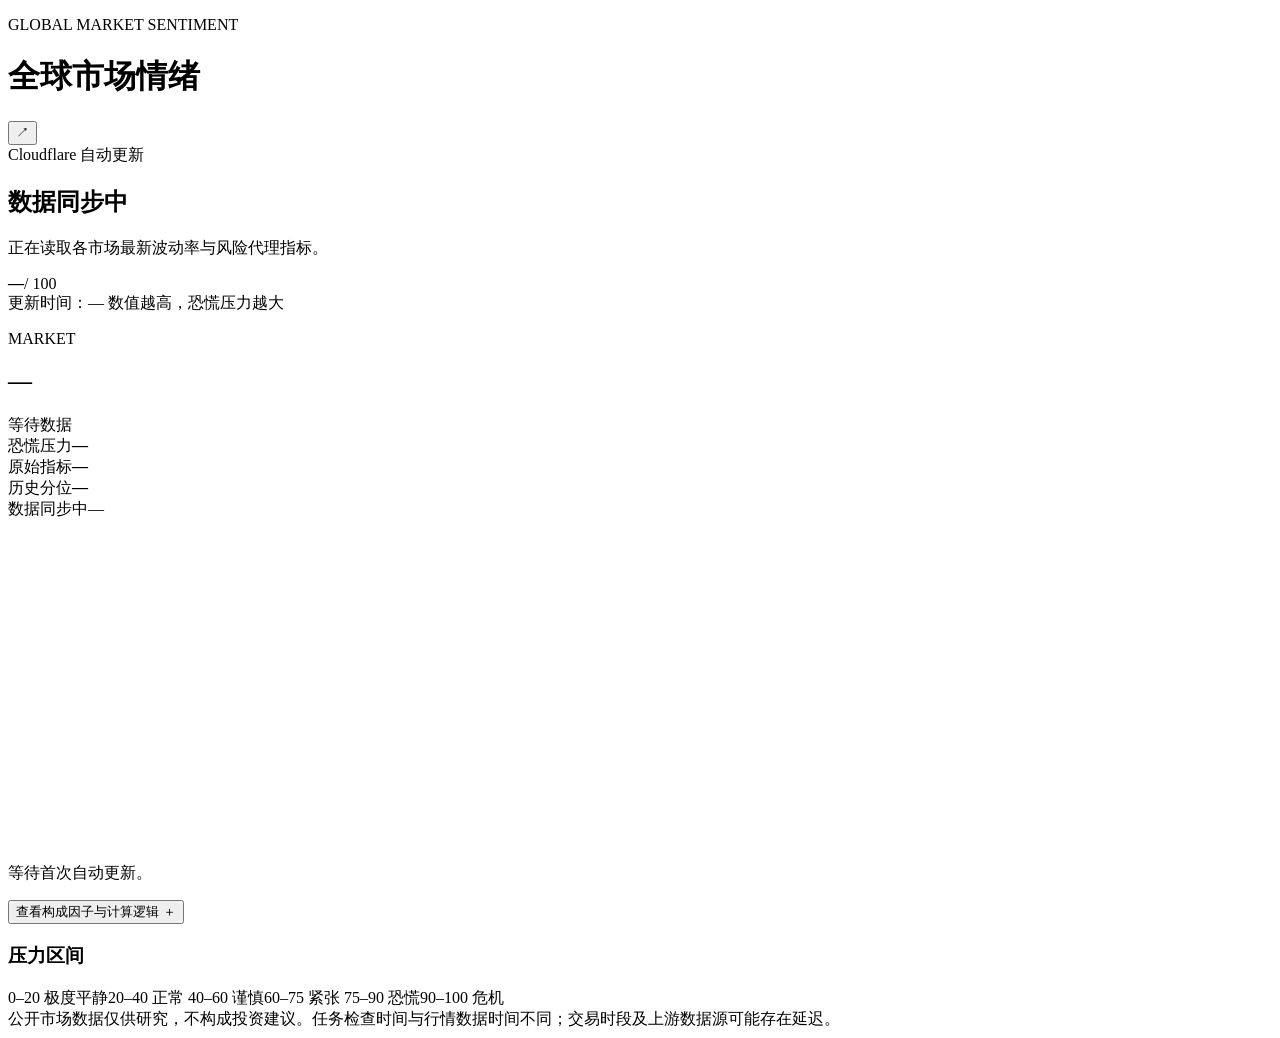
==== public/index.html @ 04c8770a "Add Cloudflare runtime: public/index.html" ====
<!doctype html>
<html lang="zh-CN">
<head>
  <meta charset="utf-8">
  <meta name="viewport" content="width=device-width,initial-scale=1,viewport-fit=cover">
  <meta name="theme-color" content="#07111f">
  <meta name="description" content="全球主要市场恐慌压力与波动率监测">
  <title>全球市场情绪</title>
  <link rel="stylesheet" href="styles.css">
</head>
<body>
  <div class="ambient ambient-a"></div><div class="ambient ambient-b"></div>
  <main class="shell">
    <header class="topbar">
      <div>
        <p class="eyebrow">GLOBAL MARKET SENTIMENT</p>
        <h1>全球市场情绪</h1>
      </div>
      <button id="shareBtn" class="icon-btn" aria-label="分享">↗</button>
    </header>

    <section class="hero panel">
      <div class="hero-copy">
        <span class="live-dot"><i></i> Cloudflare 自动更新</span>
        <h2 id="globalLabel">数据同步中</h2>
        <p id="globalSummary">正在读取各市场最新波动率与风险代理指标。</p>
      </div>
      <div class="gauge" id="globalGauge" style="--score:0">
        <div><strong id="globalScore">—</strong><span>/ 100</span></div>
      </div>
      <div class="hero-meta">
        <span id="updatedAt">更新时间：—</span>
        <span>数值越高，恐慌压力越大</span>
      </div>
    </section>

    <nav class="market-tabs" id="marketTabs" aria-label="选择市场"></nav>

    <section class="market-detail panel" id="marketDetail">
      <div class="detail-head">
        <div>
          <p id="marketCode" class="eyebrow">MARKET</p>
          <h2 id="marketName">—</h2>
        </div>
        <span id="sourceBadge" class="badge">等待数据</span>
      </div>
      <div class="score-row">
        <div><span>恐慌压力</span><strong id="marketScore">—</strong></div>
        <div><span>原始指标</span><strong id="rawValue">—</strong></div>
        <div><span>历史分位</span><strong id="percentile">—</strong></div>
      </div>
      <div class="bar"><i id="scoreBar"></i></div>
      <div class="status-line"><span id="marketStatus">数据同步中</span><span id="marketChange">—</span></div>
      <svg id="sparkline" viewBox="0 0 320 82" preserveAspectRatio="none" aria-label="近期趋势图"></svg>
      <p id="marketInsight" class="insight">等待首次自动更新。</p>
      <button id="logicToggle" class="logic-toggle" aria-expanded="false">查看构成因子与计算逻辑 <span>＋</span></button>
      <div id="logicPanel" class="logic-panel" hidden></div>
    </section>

    <section class="legend panel">
      <h3>压力区间</h3>
      <div class="legend-grid">
        <span><i class="calm"></i>0–20 极度平静</span><span><i class="normal"></i>20–40 正常</span>
        <span><i class="caution"></i>40–60 谨慎</span><span><i class="tense"></i>60–75 紧张</span>
        <span><i class="fear"></i>75–90 恐慌</span><span><i class="crisis"></i>90–100 危机</span>
      </div>
    </section>

    <footer>公开市场数据仅供研究，不构成投资建议。任务检查时间与行情数据时间不同；交易时段及上游数据源可能存在延迟。</footer>
  </main>
  <script src="app.js" defer></script>
</body>
</html>
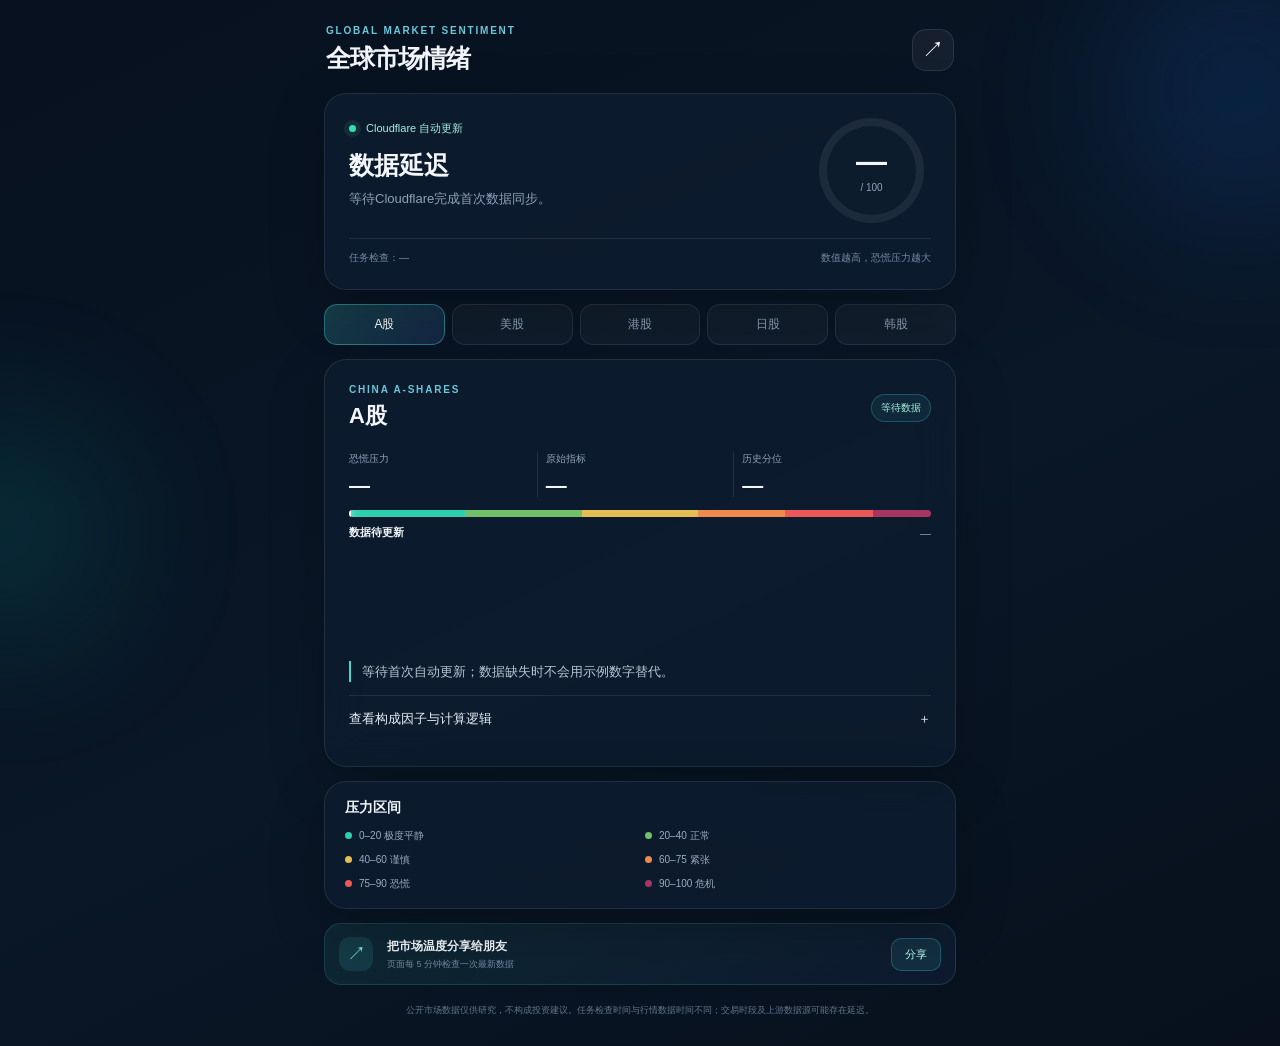
==== commit ea4726ef: "Build WeChat-friendly share page" ====
--- a/public/index.html
+++ b/public/index.html
@@ -4,9 +4,22 @@
   <meta charset="utf-8">
   <meta name="viewport" content="width=device-width,initial-scale=1,viewport-fit=cover">
   <meta name="theme-color" content="#07111f">
-  <meta name="description" content="全球主要市场恐慌压力与波动率监测">
-  <title>全球市场情绪</title>
+  <meta name="description" content="一页查看A股、港股、美股、日股与韩股的实时恐慌压力、历史分位和构成逻辑。">
+  <meta name="format-detection" content="telephone=no,email=no,address=no">
+  <meta property="og:type" content="website"><meta property="og:site_name" content="全球市场情绪">
+  <meta property="og:title" content="全球市场情绪｜五大市场恐慌压力仪表盘">
+  <meta property="og:description" content="A股、港股、美股、日股与韩股实时监测，数值越高代表恐慌压力越大。">
+  <meta property="og:url" content="https://global-market-sentiment.sunjing55555.workers.dev/">
+  <meta property="og:image" content="https://global-market-sentiment.sunjing55555.workers.dev/share-cover.svg">
+  <meta property="og:image:width" content="1200"><meta property="og:image:height" content="630">
+  <meta name="twitter:card" content="summary_large_image"><meta name="twitter:title" content="全球市场情绪｜五大市场恐慌压力仪表盘">
+  <meta name="twitter:description" content="实时查看五大市场压力、历史分位与计算逻辑。">
+  <meta name="twitter:image" content="https://global-market-sentiment.sunjing55555.workers.dev/share-cover.svg">
+  <link rel="canonical" href="https://global-market-sentiment.sunjing55555.workers.dev/">
+  <link rel="icon" href="favicon.svg" type="image/svg+xml">
+  <title>全球市场情绪｜五大市场恐慌压力仪表盘</title>
   <link rel="stylesheet" href="styles.css">
+  <link rel="stylesheet" href="share.css">
 </head>
 <body>
   <div class="ambient ambient-a"></div><div class="ambient ambient-b"></div>
@@ -16,7 +29,7 @@
         <p class="eyebrow">GLOBAL MARKET SENTIMENT</p>
         <h1>全球市场情绪</h1>
       </div>
-      <button id="shareBtn" class="icon-btn" aria-label="分享">↗</button>
+      <button id="shareBtn" class="icon-btn" aria-label="分享页面">↗</button>
     </header>
 
     <section class="hero panel">
@@ -66,8 +79,13 @@
       </div>
     </section>
 
+    <section class="share-strip" aria-label="分享提示"><div class="share-mark">↗</div><div><strong>把市场温度分享给朋友</strong><span>页面每 5 分钟检查一次最新数据</span></div><button id="shareInlineBtn">分享</button></section>
+
     <footer>公开市场数据仅供研究，不构成投资建议。任务检查时间与行情数据时间不同；交易时段及上游数据源可能存在延迟。</footer>
   </main>
+  <div id="shareSheet" class="share-sheet" hidden><button class="share-backdrop" data-close-share aria-label="关闭分享窗口"></button><section class="share-card" role="dialog" aria-modal="true" aria-labelledby="shareTitle"><div class="share-handle"></div><div class="share-preview"><img src="share-cover.svg" alt="全球市场情绪分享封面"><div><strong id="shareTitle">全球市场情绪</strong><span>五大市场恐慌压力仪表盘</span></div></div><p>分享给朋友，随时查看市场风险温度。</p><div class="share-actions"><button id="nativeShareBtn"><i>↗</i><span>系统分享</span></button><button id="copyLinkBtn"><i>⧉</i><span>复制链接</span></button></div><button class="share-cancel" data-close-share>取消</button></section></div>
+  <div id="wechatTip" class="wechat-tip" hidden><div class="wechat-arrow">↗</div><strong>点击右上角“···”</strong><span>选择“发送给朋友”或“分享到朋友圈”</span><button data-close-wechat>我知道了</button></div>
+  <div id="toast" class="toast" role="status" aria-live="polite"></div>
   <script src="app.js" defer></script>
 </body>
 </html>
--- a/public/styles.css
+++ b/public/styles.css
@@ -0,0 +1,2 @@
+:root{--bg:#07111f;--panel:rgba(14,29,48,.78);--line:rgba(255,255,255,.09);--text:#f2f6fa;--muted:#91a2b8;--cyan:#43d7d1;--blue:#5a91ff;--amber:#f6ba55;--red:#ff6b67;--radius:22px;color-scheme:dark}
+*{box-sizing:border-box}body{margin:0;background:linear-gradient(155deg,#07111f 0%,#0a1727 55%,#07101c 100%);color:var(--text);font-family:-apple-system,BlinkMacSystemFont,"Segoe UI","PingFang SC","Microsoft YaHei",sans-serif;min-height:100vh}.ambient{position:fixed;border-radius:999px;filter:blur(80px);opacity:.16;pointer-events:none}.ambient-a{width:260px;height:260px;background:#167dff;right:-90px;top:-40px}.ambient-b{width:220px;height:220px;background:#00cbbf;left:-110px;top:420px}.shell{position:relative;width:min(100%,680px);margin:auto;padding:calc(20px + env(safe-area-inset-top)) 16px calc(28px + env(safe-area-inset-bottom))}.topbar{display:flex;align-items:center;justify-content:space-between;padding:5px 2px 18px}.eyebrow{color:#69c8da;font-size:10px;letter-spacing:.18em;margin:0 0 6px;font-weight:700}.topbar h1{font-size:25px;margin:0;letter-spacing:-.04em}.icon-btn{width:42px;height:42px;border-radius:14px;border:1px solid var(--line);background:rgba(255,255,255,.05);color:white;font-size:22px}.panel{border:1px solid var(--line);background:var(--panel);backdrop-filter:blur(18px);box-shadow:0 18px 55px rgba(0,0,0,.22);border-radius:var(--radius)}.hero{padding:20px;display:grid;grid-template-columns:1fr 112px;gap:10px}.live-dot{font-size:11px;color:#a4f1df}.live-dot i{display:inline-block;width:7px;height:7px;background:#39ddb3;border-radius:50%;margin-right:7px;box-shadow:0 0 0 5px rgba(57,221,179,.1)}.hero h2{font-size:25px;margin:13px 0 7px}.hero p{font-size:13px;line-height:1.55;color:var(--muted);margin:0}.gauge{width:105px;height:105px;border-radius:50%;background:conic-gradient(var(--gauge-color,#43d7d1) calc(var(--score)*1%),rgba(255,255,255,.07) 0);display:grid;place-items:center;position:relative}.gauge:before{content:"";position:absolute;inset:8px;border-radius:50%;background:#0d1c2d}.gauge div{position:relative;text-align:center}.gauge strong{display:block;font-size:31px;line-height:1}.gauge span{font-size:10px;color:var(--muted)}.hero-meta{grid-column:1/-1;display:flex;justify-content:space-between;border-top:1px solid var(--line);padding-top:12px;margin-top:5px;font-size:10px;color:#7589a2}.market-tabs{display:grid;grid-template-columns:repeat(5,1fr);gap:7px;margin:14px 0}.market-tab{border:1px solid var(--line);background:rgba(255,255,255,.035);color:#8fa1b7;border-radius:13px;padding:11px 2px;font-size:12px}.market-tab.active{background:linear-gradient(145deg,rgba(67,215,209,.22),rgba(90,145,255,.15));color:white;border-color:rgba(67,215,209,.42)}.market-detail{padding:20px}.detail-head,.status-line{display:flex;align-items:center;justify-content:space-between}.detail-head h2{margin:0;font-size:22px}.badge{font-size:10px;color:#a4f1df;border:1px solid rgba(67,215,209,.25);background:rgba(67,215,209,.08);padding:6px 9px;border-radius:999px}.score-row{display:grid;grid-template-columns:repeat(3,1fr);gap:8px;margin:21px 0 13px}.score-row div{border-right:1px solid var(--line);padding-right:8px}.score-row div:last-child{border:0}.score-row span{display:block;color:var(--muted);font-size:10px;margin-bottom:7px}.score-row strong{font-size:21px}.bar{height:7px;border-radius:99px;background:linear-gradient(90deg,#2dcfaf 0 20%,#71bf69 20% 40%,#e4bd54 40% 60%,#ef8a4d 60% 75%,#ea5858 75% 90%,#a63661 90%);overflow:hidden;position:relative}.bar i{position:absolute;top:-2px;bottom:-2px;width:3px;background:white;left:0%;border-radius:5px;box-shadow:0 0 10px white;transition:left .5s ease}.status-line{font-size:11px;color:var(--muted);margin-top:8px}.status-line span:first-child{color:var(--text);font-weight:600}#sparkline{width:100%;height:82px;margin:18px 0 4px;overflow:visible}.spark-area{fill:url(#sparkGradient)}.spark-line{fill:none;stroke:#54d9d1;stroke-width:2.2;vector-effect:non-scaling-stroke}.insight{font-size:13px;line-height:1.65;color:#bac6d4;border-left:2px solid #45d6d0;padding-left:11px}.logic-toggle{width:100%;margin-top:8px;padding:14px 0;border:0;border-top:1px solid var(--line);background:none;color:#e7eef6;text-align:left;font-size:13px;display:flex;justify-content:space-between}.logic-panel{font-size:12px;line-height:1.65;color:#9eafc1;padding-top:4px}.logic-panel h4{color:white;margin:13px 0 5px}.factor{display:grid;grid-template-columns:1fr auto;gap:8px;padding:8px 0;border-bottom:1px dashed rgba(255,255,255,.07)}.factor b{color:#dbe5ef}.logic-note{background:rgba(255,255,255,.035);padding:11px;border-radius:12px;margin-top:12px}.legend{padding:17px 20px;margin-top:14px}.legend h3{font-size:14px;margin:0 0 12px}.legend-grid{display:grid;grid-template-columns:1fr 1fr;gap:10px;color:#9cadbf;font-size:10px}.legend-grid i{display:inline-block;width:7px;height:7px;border-radius:50%;margin-right:7px}.calm{background:#2dcfaf}.normal{background:#71bf69}.caution{background:#e4bd54}.tense{background:#ef8a4d}.fear{background:#ea5858}.crisis{background:#a63661}footer{text-align:center;color:#61758e;font-size:9px;line-height:1.6;padding:18px 10px 0}@media(min-width:520px){.shell{padding-left:24px;padding-right:24px}.hero{padding:24px}.market-detail{padding:24px}}
--- a/public/share.css
+++ b/public/share.css
@@ -0,0 +1,4 @@
+.icon-btn,.share-strip button,.share-actions button,.share-cancel,.wechat-tip button{cursor:pointer}
+.share-strip{display:grid;grid-template-columns:38px 1fr auto;align-items:center;gap:10px;margin:14px 0 0;padding:13px 14px;border:1px solid rgba(67,215,209,.17);border-radius:17px;background:linear-gradient(135deg,rgba(67,215,209,.09),rgba(90,145,255,.07))}.share-mark{width:34px;height:34px;border-radius:11px;display:grid;place-items:center;background:rgba(67,215,209,.12);color:#76e7de;font-size:19px}.share-strip strong,.share-strip span{display:block}.share-strip strong{font-size:12px}.share-strip span{font-size:9px;color:#7489a1;margin-top:3px}.share-strip button{border:1px solid rgba(67,215,209,.28);border-radius:10px;background:rgba(67,215,209,.1);color:#b8fff4;padding:8px 13px;font-size:11px}
+.share-sheet[hidden],.wechat-tip[hidden]{display:none}.share-sheet{position:fixed;z-index:50;inset:0;display:flex;align-items:flex-end;justify-content:center}.share-backdrop{position:absolute;inset:0;border:0;background:rgba(2,8,15,.72);backdrop-filter:blur(6px)}.share-card{position:relative;width:min(100%,680px);padding:10px 18px calc(16px + env(safe-area-inset-bottom));border-radius:24px 24px 0 0;background:#111f30;border:1px solid rgba(255,255,255,.1);box-shadow:0 -24px 60px rgba(0,0,0,.38);animation:sheet-in .22s ease-out}.share-handle{width:42px;height:4px;border-radius:9px;background:#40536a;margin:0 auto 16px}.share-preview{display:grid;grid-template-columns:88px 1fr;gap:13px;align-items:center;padding:11px;border-radius:15px;background:rgba(255,255,255,.04);border:1px solid var(--line)}.share-preview img{width:88px;height:54px;object-fit:cover;border-radius:9px}.share-preview strong,.share-preview span{display:block}.share-preview strong{font-size:15px}.share-preview span{font-size:11px;color:var(--muted);margin-top:5px}.share-card>p{text-align:center;color:#91a4ba;font-size:12px;margin:16px 0 13px}.share-actions{display:grid;grid-template-columns:1fr 1fr;gap:10px}.share-actions button{border:1px solid var(--line);background:rgba(255,255,255,.04);color:white;border-radius:15px;padding:14px 8px}.share-actions i{display:grid;place-items:center;width:37px;height:37px;margin:0 auto 7px;border-radius:12px;background:linear-gradient(145deg,rgba(67,215,209,.18),rgba(90,145,255,.17));color:#8cf2e9;font-style:normal;font-size:19px}.share-actions span{font-size:11px}.share-cancel{width:100%;border:0;background:none;color:#91a4ba;padding:17px 0 3px;font-size:13px}
+.wechat-tip{position:fixed;z-index:70;inset:0;background:rgba(3,10,18,.92);display:flex;flex-direction:column;align-items:flex-end;padding:calc(62px + env(safe-area-inset-top)) 27px 0;color:white}.wechat-arrow{font-size:45px;line-height:1;transform:rotate(-22deg);margin-right:2px;color:#77e7dd}.wechat-tip strong{font-size:20px;margin-top:19px}.wechat-tip span{font-size:13px;color:#a9b8c8;margin-top:9px}.wechat-tip button{margin-top:25px;border:1px solid rgba(255,255,255,.24);border-radius:12px;background:rgba(255,255,255,.07);color:white;padding:10px 19px}.toast{position:fixed;z-index:80;left:50%;bottom:calc(30px + env(safe-area-inset-bottom));transform:translate(-50%,20px);padding:10px 16px;border-radius:999px;background:rgba(0,0,0,.82);color:white;font-size:12px;opacity:0;pointer-events:none;transition:.2s}.toast.show{opacity:1;transform:translate(-50%,0)}@keyframes sheet-in{from{transform:translateY(100%)}to{transform:none}}@media(min-width:520px){.share-card{bottom:18px;border-radius:24px}}
